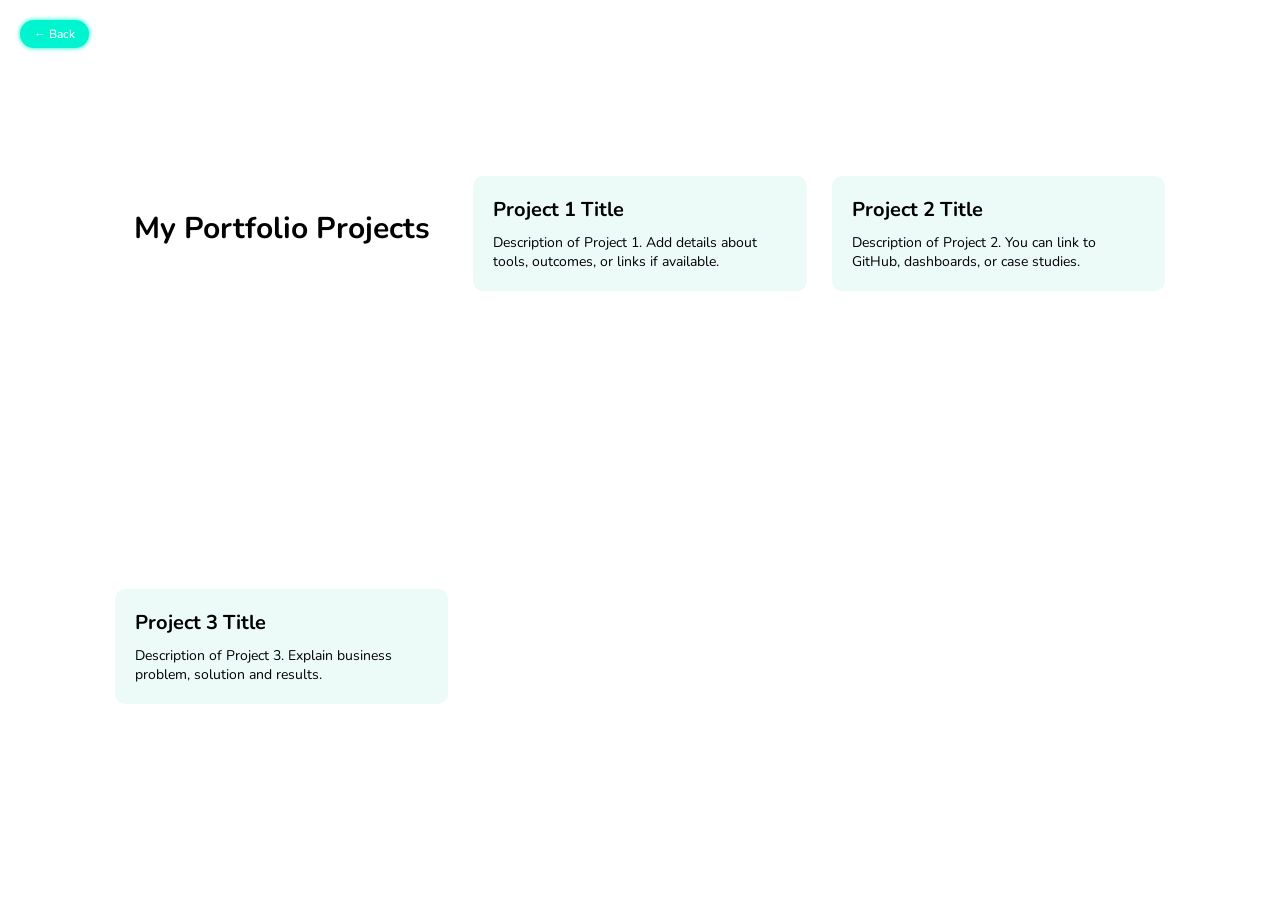
==== DA_portfolio.html @ 766b2fc7 "add DA_portfolio.html with structured project details and improved styling" ====
<!DOCTYPE html>
<html lang="en">
<head>
    <meta charset="UTF-8">
    <meta name="viewport" content="width=device-width, initial-scale=1.0">
    <title>Portfolio Projects</title>
    <link rel="stylesheet" href="style.css">
    <style>
        .portfolio-container {
            padding: 5rem 9%;
        }

        .portfolio-container h2.heading {
            font-size: 3rem;
            margin-bottom: 3rem;
        }

        .project {
            background-color: var(--snd-bg-color);
            padding: 2rem;
            border-radius: 1rem;
            margin-bottom: 2rem;
        }

        .project h3 {
            font-size: 2rem;
            margin-bottom: 1rem;
        }

        .project p {
            font-size: 1.4rem;
            color: var(--text-color);
        }

        .top-back-button {
            position: absolute;
            top: 2rem;
            left: 2rem;
            background: var(--main-color);
            color: var(--bg-color);
            padding: 0.6rem 1.4rem;
            font-size: 1.2rem;
            border-radius: 3rem;
            text-decoration: none;
            font-weight: 500;
            box-shadow: 0 0 0.5rem var(--main-color);
            transition: box-shadow 0.3s ease;
        }

        .top-back-button:hover {
            box-shadow: none;
        }

        body {
            position: relative;
        }
    </style>
</head>
<body>

    <a href="index.html" class="top-back-button">← Back</a>

    <section class="portfolio-container">
        <h2 class="heading">My Portfolio Projects</h2>

        <div class="project" id="project1">
            <h3>Project 1 Title</h3>
            <p>Description of Project 1. Add details about tools, outcomes, or links if available.</p>
        </div>

        <div class="project" id="project2">
            <h3>Project 2 Title</h3>
            <p>Description of Project 2. You can link to GitHub, dashboards, or case studies.</p>
        </div>

        <div class="project" id="project3">
            <h3>Project 3 Title</h3>
            <p>Description of Project 3. Explain business problem, solution and results.</p>
        </div>
    </section>

</body>
</html>
---- style.css ----
@import url('https://fonts.googleapis.com/css2?family=Nunito:ital,wght@0,200..1000;1,200..1000&display=swap');

*{
    margin: 0;
    padding: 0;
    box-sizing: border-box;
    text-decoration: none;
    border: none;
    outline: none;
    scroll-behavior: smooth;
    font-family: "Nunito", sans-serif;
}


:root {
    --bg-color: #fff;
    --snd-bg-color:#ecfaf8;
    --text-color: black;
    --main-color: #00f4cf;
}

html {
    font-size: 62.5%;
    overflow-x: hidden;
}

body {
    background: var(--bg-color);
    color: var(--text-color);
}

section {
    min-height: 100vh;
    padding: 10rem 9% 2rem;
}

.header {
    position: fixed;
    top: 0;
    left: 0;
    width: 100%;
    padding: 2rem 9%;
    background: var(--bg-color);
    display: flex;
    justify-content: space-between;
    align-items: center;
    z-index: 100;
}

.logo {
    font-size: 2.5rem;
    color: var(--text-color);
    font-weight: 700;
    cursor: default;
}

.navbar a {
    font-size: 1.5rem;
    color: var(--text-color);
    margin-left: 4rem;
    font-weight: 700;
}

.navbar a:hover,
.navbar a.active {
    color: var(--text-color);
}

#menu-icon {
    font-size: 3.6rem;
    color: var(--text-color);
    display: none;
}

#menu-icon:hover {
    cursor: pointer;
}


.home {
    display: flex;
    justify-content: center;
    align-items: center;
}

.home-content h3 {
    font-size: 3.2rem;
    font-weight: 700;
}

.home-content h3:nth-of-type(2){
    margin-bottom: 2rem;
}

span {
    color: var(--main-color);
}

.home-content h1 {
    font-size: 5.6rem;
    font-weight: 700;
    line-height: 1.3;
}

.home-image img {
    width: 12vw;
    animation: floatImage 4s ease-in-out infinite;
    border-radius: 30%;
    margin-top: 4rem;
}

@keyframes floatImage {
    0% {
        transform: translateY(0);
    }
    50% {
        transform: translateY(-1.5rem);
    }
    100% {
        transform: translateY(0);
    }
}

.home-content p {
    font-size: 1.6rem;
}

.social-media a {
    display: inline-flex;
    justify-content: center;
    align-items: center;
    width: 4rem;
    height: 4rem;
    background: transparent;
    border: .2rem solid var(--main-color);
    border-radius: 50%;
    font-size: 2rem;
    color: var(--main-color);
    margin: 3rem 1.5rem 3rem 0;
    transition: 0.5s ease;
}

.social-media a:hover {
    background: var(--main-color);
    color: var(--snd-bg-color);
    box-shadow: 0 0 1rem var(--main-color);
}

.btn {
    display: inline-block;
    padding: 1rem 2.8rem;
    background: var(--main-color);
    border-radius: 4rem;
    box-shadow: 0 0 1rem var(--main-color);
    font-size: 1.6rem;
    color: var(--bg-color);
    letter-spacing: 0.1rem;
    font-weight: 600;
    transition: 0.5s ease; 
}

.btn:hover{
    box-shadow: none;
}

.about {
    display: flex;
    justify-content: center;
    align-items: center;
    gap: 2rem;
    background: var(--snd-bg-color);
}

.about-image img{
    width: 30vw;
    padding: 40px ;
    border-radius: 20%;
}

.heading {
    text-align: center;
    font-size: 4.5rem;
}

.about-content h2{
    text-align: left;
    line-height: 1.2;
}

.about-content h3 {
    font-size: 2.6rem;
}

.about-content p {
    font-size: 1.6rem;
    margin: 2rem 0 3rem;
    width: 80%;
}

.services {
    background: var(--snd-bg-color);
}

.services h2 {
    margin-bottom: 4rem;
}

.services-container {
    display: flex;
    justify-content: center;
    align-items: stretch;
    flex-wrap: wrap;
    gap: 3rem;
}

.services-container .services-box {
    flex: 1 1 30rem; /* Allow flexible width with a minimum size */
    max-width: 32%; /* Ensure a consistent maximum width */
    background: var(--bg-color);
    padding: 3rem 2rem 2rem;
    border-radius: 2rem;
    text-align: center;
    border: .2rem solid var(--snd-bg-color);
    transition: 0.5s ease;
    box-sizing: border-box; /* Ensure padding doesn't affect width calculations */
}

.services-container .services-box:hover {
    border-color: var(--main-color);
    transform: scale(1.03);
}

.services-box i {
    font-size: 4rem;
    color: var(--main-color);
}

.services-box h3 {
    font-size: 2.6rem;
}

.services-box p{
    font-size: 1.6rem;
    margin: 1rem 0 2rem;
}

.portfolio {
    background: var(--bg-color);
}

.portfolio h2{
    margin-bottom: 4rem;
}

.portfolio-container{
    display: grid;
    grid-template-columns: repeat(3, 2fr);
    align-items: center;
    gap: 2.5rem;
}

.portfolio-container .portfolio-box {
    position: relative;
    border-radius: 2rem;
    box-shadow: 0 0 1rem var(--snd-bg-color);
    overflow: hidden;
    display: flex;
}

.portfolio-box img{
    width: 100%;
    transition: .5s ease;
    opacity: 0.7;
}

.portfolio-box img:hover {
    transform: scale(1.1);
}

.portfolio-box .portfolio-layer {
    position: absolute;
    bottom: 0;
    left: 0;
    width: 100%;
    height: 100%;
    background: linear-gradient(rgba(0 0 0 0.1), var(--main-color));
    display: flex;
    justify-content: center;
    align-items: center;
    flex-direction: column;
    text-align: center;
    padding: 0 4rem;
    transform: translateY(100%);
    transition: .5s ease;
}

.portfolio-box:hover .portfolio-layer {
    transform: translateY(0);
}

.portfolio-layer h4{
    font-size: 3rem;
}

.portfolio-layer p {
    font-size: 1.6rem;
    margin: 0.3rem 0 1rem;
}

.portfolio-layer a {
    display: inline-flex;
    justify-content: center;
    align-items: center;
    width: 5rem;
    height: 5rem;
    background: var(--text-color);
    border-radius: 50%;
}

.portfolio-layer a i {
    font-size: 2rem;
    color: var(--snd-bg-color);
}

.contact {
   background: var(--snd-bg-color);
}

.contact h2 {
    margin-bottom: 3rem;
}

.contact form {
    max-width: 70rem;
    margin: 1rem auto;
    text-align: center;
    margin-bottom: 3rem;
}

.contact form .input-box {
    display: flex;
    justify-content: space-between;
    flex-wrap: wrap;
}

.contact form .input-box input,
.contact form textarea {
    width: 100%;
    padding: 1.5rem;
    font-size: 1.6rem;
    color: var(--text-color);
    background: var(--bg-color);
    border-radius: .8rem;
    margin: .7rem 0;
}

.contact form .input-box input {
    width: 49%;
}

.contact form {
    resize: none;
}

.contact form {
    margin-top: 2rem;
    cursor: pointer;
}

.footer {
    display: flex;
    justify-content: space-between;
    align-items: center;
    flex-wrap: wrap;
    padding: 2rem 9%;
    background: var(--bg-color);
}

.footer-text {
    font-size: 1.6rem;
}

.footer-icontop{
    display: inline-flex;
    justify-content: center;
    align-items: center;
    padding: .8rem 1rem;
    background: var(--main-color);
    border-radius: 1rem;
    transition: .5s ease;
}

.footer-icontop a:hover {
    background: 0 0 1rem var(--main-color);
}

.footer-icontop a i {
    font-size: 2.4rem;
    color: var(--bg-color);
}

/*Breakpoint*/

@media (max-width: 1200px){
    html {
        font-size: 55%;
    }
}

@media (max-width: 991px) {
    .header {
        padding: 2rem 3%;
    }

    section {
        padding: 10rem 3%;
    }

    .services {
        padding: 7rem;
    }

    .portfolio {
        padding-bottom: 7rem;
    }

    .contact {
        min-height: auto;
    }

    .footer {
        padding: 2rem 3%;
    }
}

@media (max-width: 768px) {
    #menu-icon{
        display: block;
    }

    .services-container {
        flex-direction: column; /* Stack boxes vertically */
        gap: 3rem; /* Increase spacing for better readability */
    }

    .services-container .services-box {
        max-width: 100%; /* Allow full-width boxes on small screens */
    }

    .home {
        flex-direction: column;
    }

    .navbar {
        position: absolute;
        top: 100%;
        left: 0;
        width: 100%;
        padding: 1rem 3%;
        background: var(--bg-color);
        border-top: .1rem solid rgba(0 0 0 0.2);
        box-shadow: 0 .5rem 1rem rgba(0 0 0 0.2);
        display: none;
    }

    .navbar.active {
        display: block;
    }

    .home-content {
        order: 2;
    }

    .home-content h3 {
        font-size: 2.6rem;
    }

    .home-content h1 {
        font-size: 5rem;
    }

    .home-image img {
        width: 40vw;
        margin-top: 8rem;
    }

    .about {
        flex-direction: column;
    }

    .about-image img {
        width: 90vw;
        margin-top: 4rem;
    }

    .services h2 {
        margin-bottom: 3rem;
    }

    .portfolio h2 {
        margin-bottom: 3rem;
    }

    .portfolio-container {
        grid-template-columns: repeat(4,2fr);
    }
}



@media (max-width: 768px) {
    .portfolio-container{
        grid-template-columns: 0.7fr;
    }

    .home-image img {
        width: 40vw;
        margin-top: 8rem;
    }

    .about-image img{
        width: 100vw;
        margin-top: 4rem;
    }
}

@media (max-width: 450px) {
    html {
        font-size: 50%;
    }

    .contact form .input-box input {
        width: 100%;
    }


}

.home .buttons {
    display: flex;
    justify-content: center;
    align-items: center;
    gap: 1rem;  /* Adjust the gap as needed */
    margin-top: 20px;
}

.buttons a {
    display: inline-flex;
    justify-content: center;
    align-items: center;
    background: transparent;
    border: .2rem solid var(--main-color);
    border-radius: 50%;
    font-size: 2rem;
    color: var(--main-color);
    padding: 1rem;
    transition: 0.5s ease;
    text-decoration: none;
}

.buttons .btn {
    border-radius: 4rem;
    box-shadow: 0 0 1rem var(--main-color);
    padding: 1rem 2.8rem;
    background: var(--main-color);
    font-size: 1.6rem;
    color: var(--bg-color);
    letter-spacing: 0.1rem;
    font-weight: 600;
}

.buttons a:hover {
    background: var(--main-color);
    color: var(--snd-bg-color);
    box-shadow: 0 0 1rem var(--main-color);
}
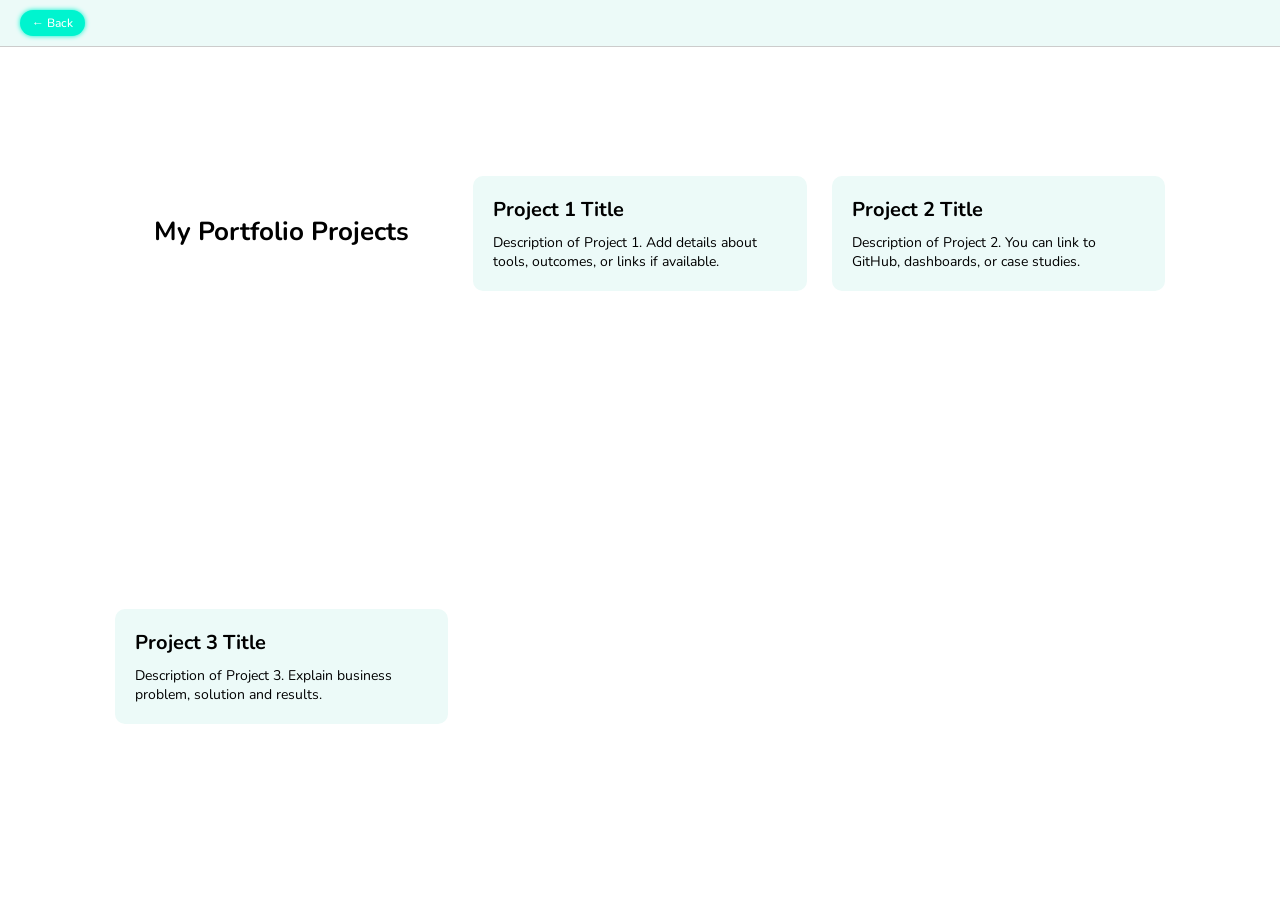
==== commit e68ff87e: "refactor portfolio HTML structure and improve styling for consistency" ====
--- a/DA_portfolio.html
+++ b/DA_portfolio.html
@@ -1,83 +1,93 @@
 <!DOCTYPE html>
 <html lang="en">
 <head>
-    <meta charset="UTF-8">
-    <meta name="viewport" content="width=device-width, initial-scale=1.0">
-    <title>Portfolio Projects</title>
-    <link rel="stylesheet" href="style.css">
-    <style>
-        .portfolio-container {
-            padding: 5rem 9%;
-        }
+  <meta charset="UTF-8" />
+  <meta name="viewport" content="width=device-width, initial-scale=1.0"/>
+  <title>Portfolio Projects</title>
+  <link rel="stylesheet" href="style.css">
+  <style>
+    body {
+      margin: 0;
+      font-family: sans-serif;
+    }
 
-        .portfolio-container h2.heading {
-            font-size: 3rem;
-            margin-bottom: 3rem;
-        }
+    .header {
+      display: flex;
+      align-items: center;
+      padding: 1rem 2rem;
+      background-color: var(--snd-bg-color);
+      border-bottom: 1px solid #ccc;
+    }
 
-        .project {
-            background-color: var(--snd-bg-color);
-            padding: 2rem;
-            border-radius: 1rem;
-            margin-bottom: 2rem;
-        }
+    .back-button {
+      padding: 0.5rem 1.2rem;
+      background: var(--main-color);
+      color: var(--bg-color);
+      border-radius: 2rem;
+      text-decoration: none;
+      font-size: 1.2rem;
+      font-weight: 500;
+      box-shadow: 0 0 0.5rem var(--main-color);
+      transition: box-shadow 0.3s ease;
+    }
 
-        .project h3 {
-            font-size: 2rem;
-            margin-bottom: 1rem;
-        }
+    .back-button:hover {
+      box-shadow: none;
+    }
 
-        .project p {
-            font-size: 1.4rem;
-            color: var(--text-color);
-        }
+    .portfolio-container {
+      padding: 4rem 9% 2rem;
+    }
 
-        .top-back-button {
-            position: absolute;
-            top: 2rem;
-            left: 2rem;
-            background: var(--main-color);
-            color: var(--bg-color);
-            padding: 0.6rem 1.4rem;
-            font-size: 1.2rem;
-            border-radius: 3rem;
-            text-decoration: none;
-            font-weight: 500;
-            box-shadow: 0 0 0.5rem var(--main-color);
-            transition: box-shadow 0.3s ease;
-        }
+    .portfolio-container h2.heading {
+      font-size: 2.6rem;
+      margin-bottom: 2.5rem;
+    }
 
-        .top-back-button:hover {
-            box-shadow: none;
-        }
+    .project {
+      background-color: var(--snd-bg-color);
+      padding: 2rem;
+      border-radius: 1rem;
+      margin-bottom: 2rem;
+    }
 
-        body {
-            position: relative;
-        }
-    </style>
+    .project h3 {
+      font-size: 2rem;
+      margin-bottom: 1rem;
+    }
+
+    .project p {
+      font-size: 1.4rem;
+      color: var(--text-color);
+    }
+  </style>
 </head>
 <body>
 
-    <a href="index.html" class="top-back-button">← Back</a>
+  <!-- Top bar with back button -->
+  <div class="header">
+    <a href="index.html" class="back-button">← Back</a>
+  </div>
 
-    <section class="portfolio-container">
-        <h2 class="heading">My Portfolio Projects</h2>
+  <!-- Portfolio content -->
+  <section class="portfolio-container">
+    <h2 class="heading">My Portfolio Projects</h2>
 
-        <div class="project" id="project1">
-            <h3>Project 1 Title</h3>
-            <p>Description of Project 1. Add details about tools, outcomes, or links if available.</p>
-        </div>
+    <div class="project" id="project1">
+      <h3>Project 1 Title</h3>
+      <p>Description of Project 1. Add details about tools, outcomes, or links if available.</p>
+    </div>
 
-        <div class="project" id="project2">
-            <h3>Project 2 Title</h3>
-            <p>Description of Project 2. You can link to GitHub, dashboards, or case studies.</p>
-        </div>
+    <div class="project" id="project2">
+      <h3>Project 2 Title</h3>
+      <p>Description of Project 2. You can link to GitHub, dashboards, or case studies.</p>
+    </div>
 
-        <div class="project" id="project3">
-            <h3>Project 3 Title</h3>
-            <p>Description of Project 3. Explain business problem, solution and results.</p>
-        </div>
-    </section>
+    <div class="project" id="project3">
+      <h3>Project 3 Title</h3>
+      <p>Description of Project 3. Explain business problem, solution and results.</p>
+    </div>
+  </section>
 
 </body>
 </html>
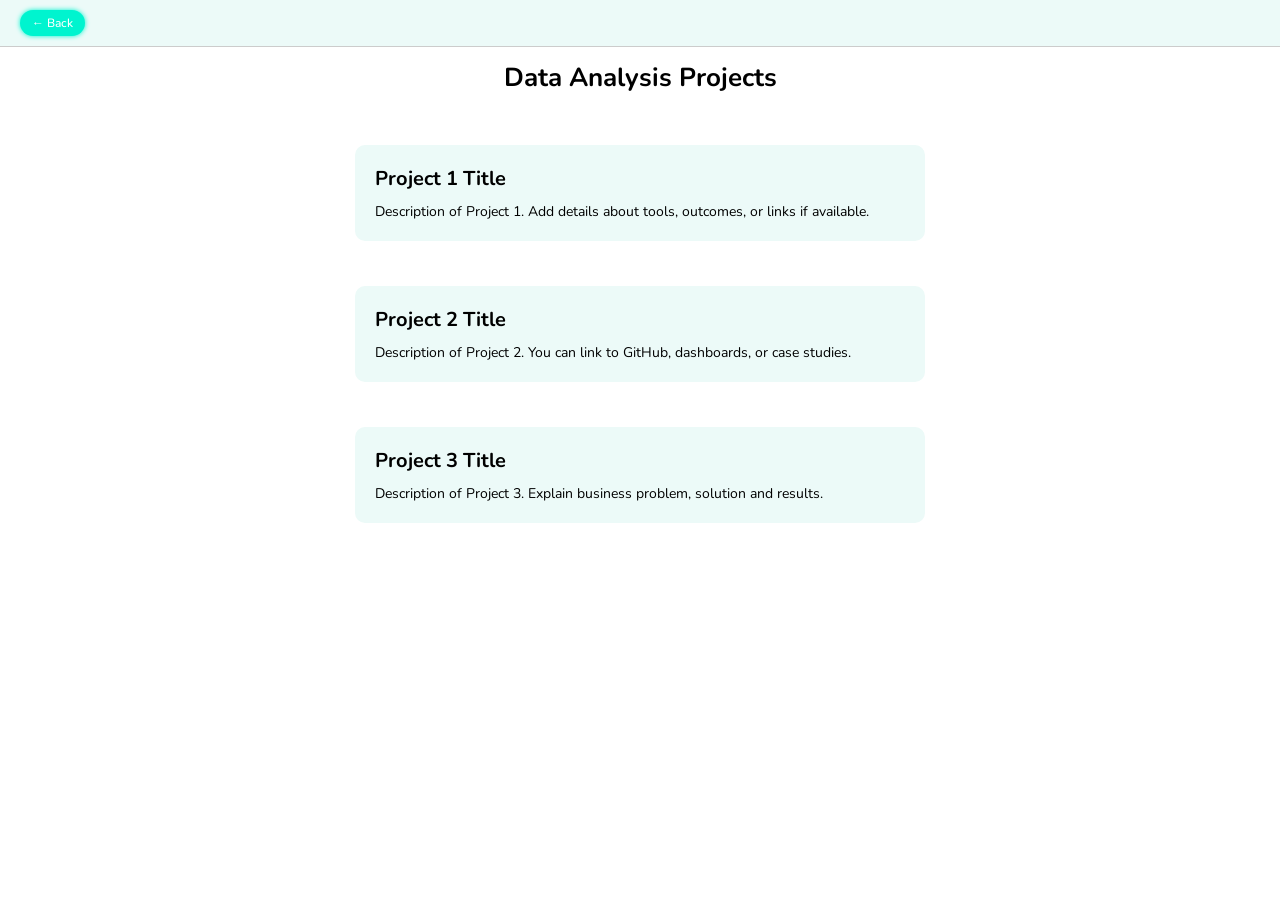
==== commit 37f5bbbc: "refactor portfolio pages for improved layout and styling; update links and project descriptions" ====
--- a/DA_portfolio.html
+++ b/DA_portfolio.html
@@ -37,11 +37,16 @@
 
     .portfolio-container {
       padding: 4rem 9% 2rem;
+      flex-direction: column;
+      display: flex;
+      max-width: 800px;
+      margin: 0 auto;
     }
 
     .portfolio-container h2.heading {
       font-size: 2.6rem;
       margin-bottom: 2.5rem;
+      margin-top: 2rem;
     }
 
     .project {
@@ -49,6 +54,8 @@
       padding: 2rem;
       border-radius: 1rem;
       margin-bottom: 2rem;
+      width: 100%;
+      box-sizing: border-box;
     }
 
     .project h3 {
@@ -66,12 +73,12 @@
 
   <!-- Top bar with back button -->
   <div class="header">
-    <a href="index.html" class="back-button">← Back</a>
+    <a href="index.html#services" class="back-button">← Back</a>
   </div>
 
   <!-- Portfolio content -->
   <section class="portfolio-container">
-    <h2 class="heading">My Portfolio Projects</h2>
+    <h2 class="heading">Data Analysis Projects</h2>
 
     <div class="project" id="project1">
       <h3>Project 1 Title</h3>
--- a/style.css
+++ b/style.css
@@ -323,7 +323,7 @@
 }
 
 .contact {
-   background: var(--snd-bg-color);
+   background: var(bg-color);
 }
 
 .contact h2 {
@@ -349,7 +349,7 @@
     padding: 1.5rem;
     font-size: 1.6rem;
     color: var(--text-color);
-    background: var(--bg-color);
+    background: var(--snd-bg-color);
     border-radius: .8rem;
     margin: .7rem 0;
 }
